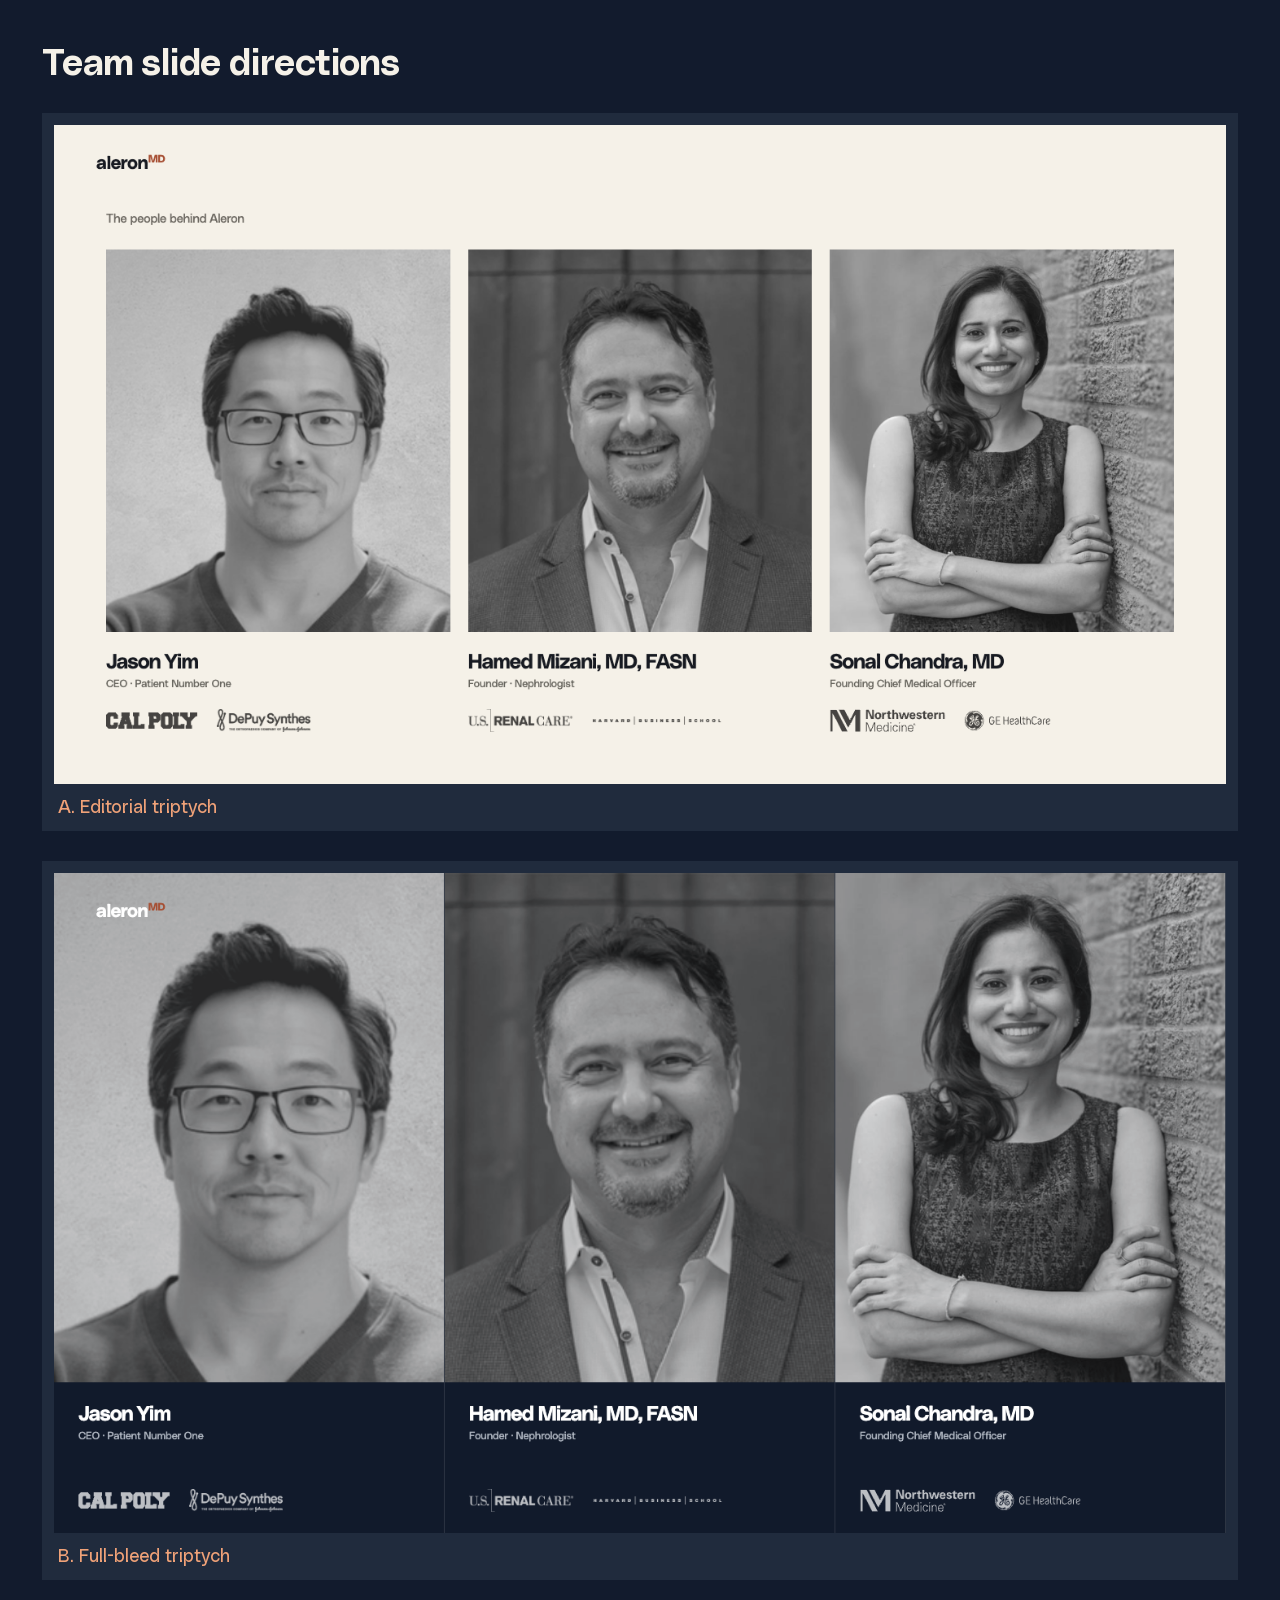
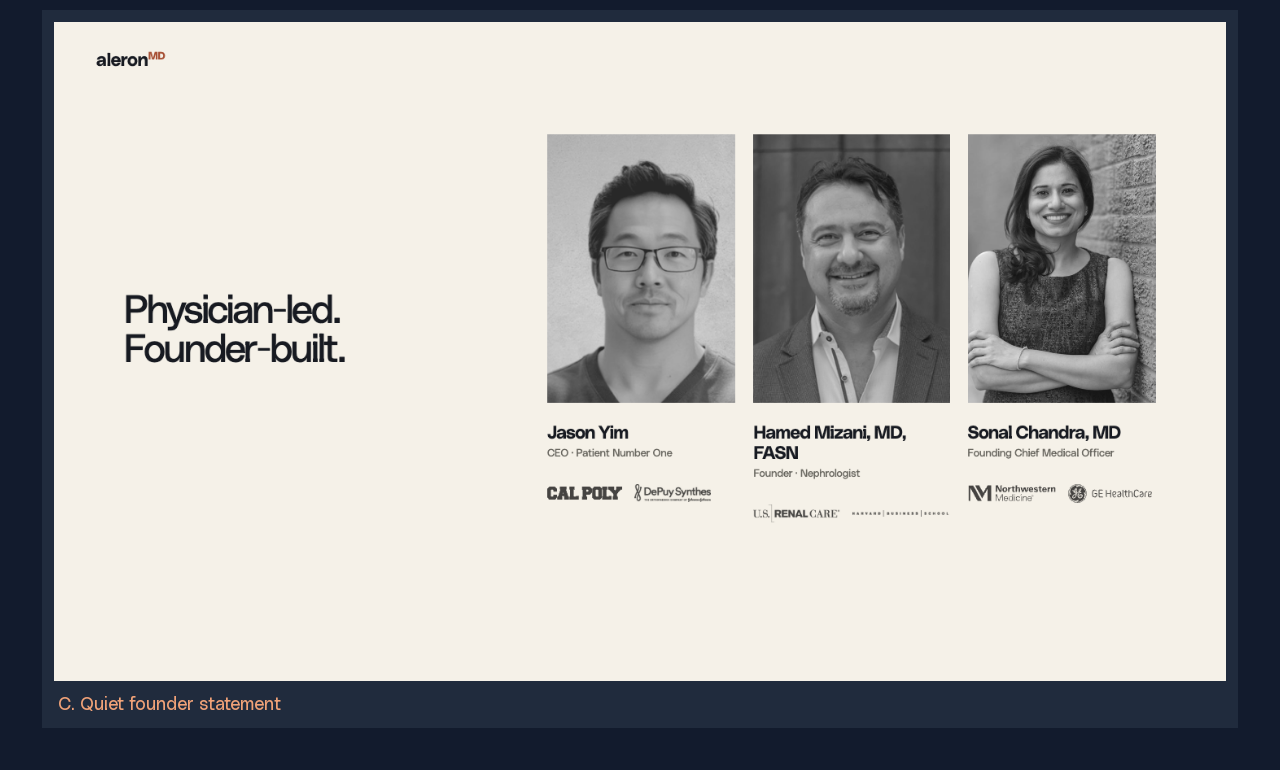
==== prototypes/team-slide-minimal/index.html @ 9bc533ac "Add restrained founding team slide directions" ====
<!doctype html><html><head><meta charset="utf-8"><title>Aleron team slide</title><style>@font-face{font-family:Poly;src:url(../../assets/fonts/PolySansVF.woff2)}*{box-sizing:border-box}body{margin:0;padding:42px;background:#121b2d;color:#f5f1e8;font-family:Poly,Arial}h1{font-size:36px;margin:0 0 30px}.grid{display:grid;gap:30px}.card{background:#202b3d;padding:12px}.card img{width:100%;display:block}.card a{display:block;color:#f0a278;text-decoration:none;font-size:18px;padding:12px 4px 2px}</style></head><body><h1>Team slide directions</h1><main class="grid"><article class="card"><img src="screens/A.png"><a href="A.html">A. Editorial triptych</a></article><article class="card"><img src="screens/B.png"><a href="B.html">B. Full-bleed triptych</a></article><article class="card"><img src="screens/C.png"><a href="C.html">C. Quiet founder statement</a></article></main></body></html>
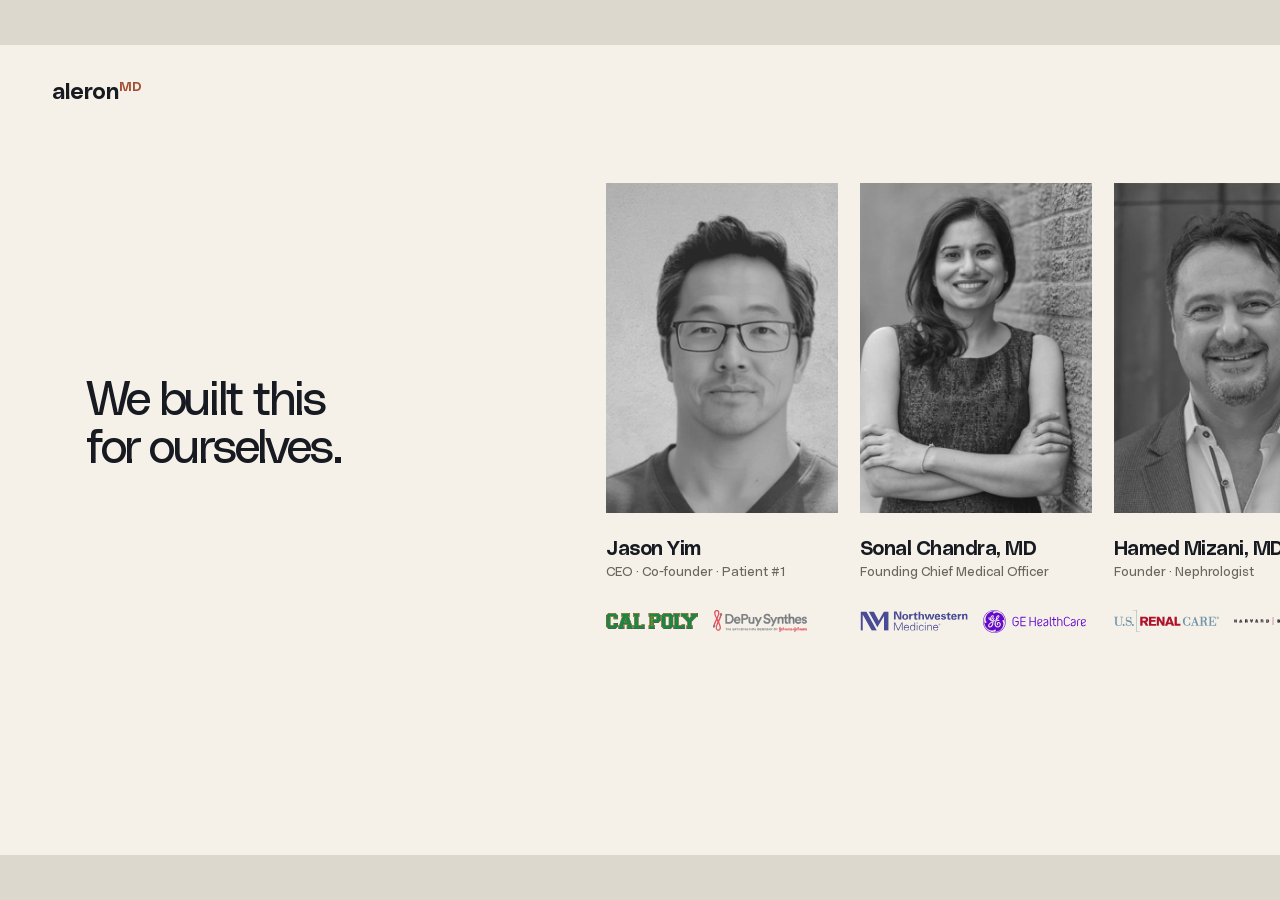
==== commit 9dc3d816: "Refine selected founding team slide" ====
--- a/prototypes/team-slide-minimal/index.html
+++ b/prototypes/team-slide-minimal/index.html
@@ -1 +1 @@
-<!doctype html><html><head><meta charset="utf-8"><title>Aleron team slide</title><style>@font-face{font-family:Poly;src:url(../../assets/fonts/PolySansVF.woff2)}*{box-sizing:border-box}body{margin:0;padding:42px;background:#121b2d;color:#f5f1e8;font-family:Poly,Arial}h1{font-size:36px;margin:0 0 30px}.grid{display:grid;gap:30px}.card{background:#202b3d;padding:12px}.card img{width:100%;display:block}.card a{display:block;color:#f0a278;text-decoration:none;font-size:18px;padding:12px 4px 2px}</style></head><body><h1>Team slide directions</h1><main class="grid"><article class="card"><img src="screens/A.png"><a href="A.html">A. Editorial triptych</a></article><article class="card"><img src="screens/B.png"><a href="B.html">B. Full-bleed triptych</a></article><article class="card"><img src="screens/C.png"><a href="C.html">C. Quiet founder statement</a></article></main></body></html>+<!doctype html><html><head><meta charset="utf-8"><meta http-equiv="refresh" content="0; url=C.html"><title>Aleron founding team</title></head><body><a href="C.html">Open the selected founding-team slide</a></body></html>
